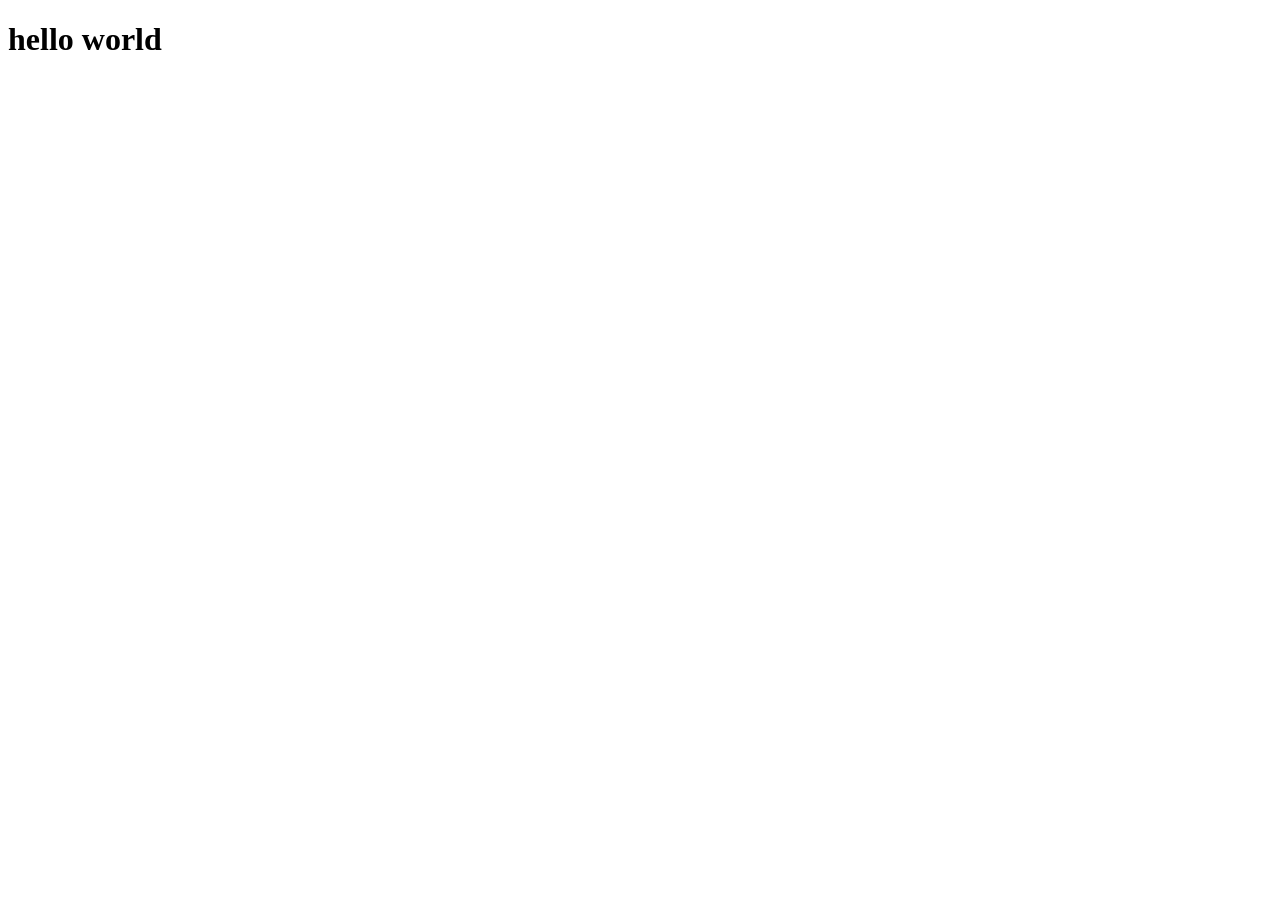
==== index.html @ 72d6830c "hello world" ====
<!DOCTYPE html>
<html lang="en">
    <head>
        <meta charset="UTF-8">
        <meta name="viewport" cont>
        <title>Document</title>
    </head>
</html>
<body>
    <h1>hello world</h1>
</body>
</html>
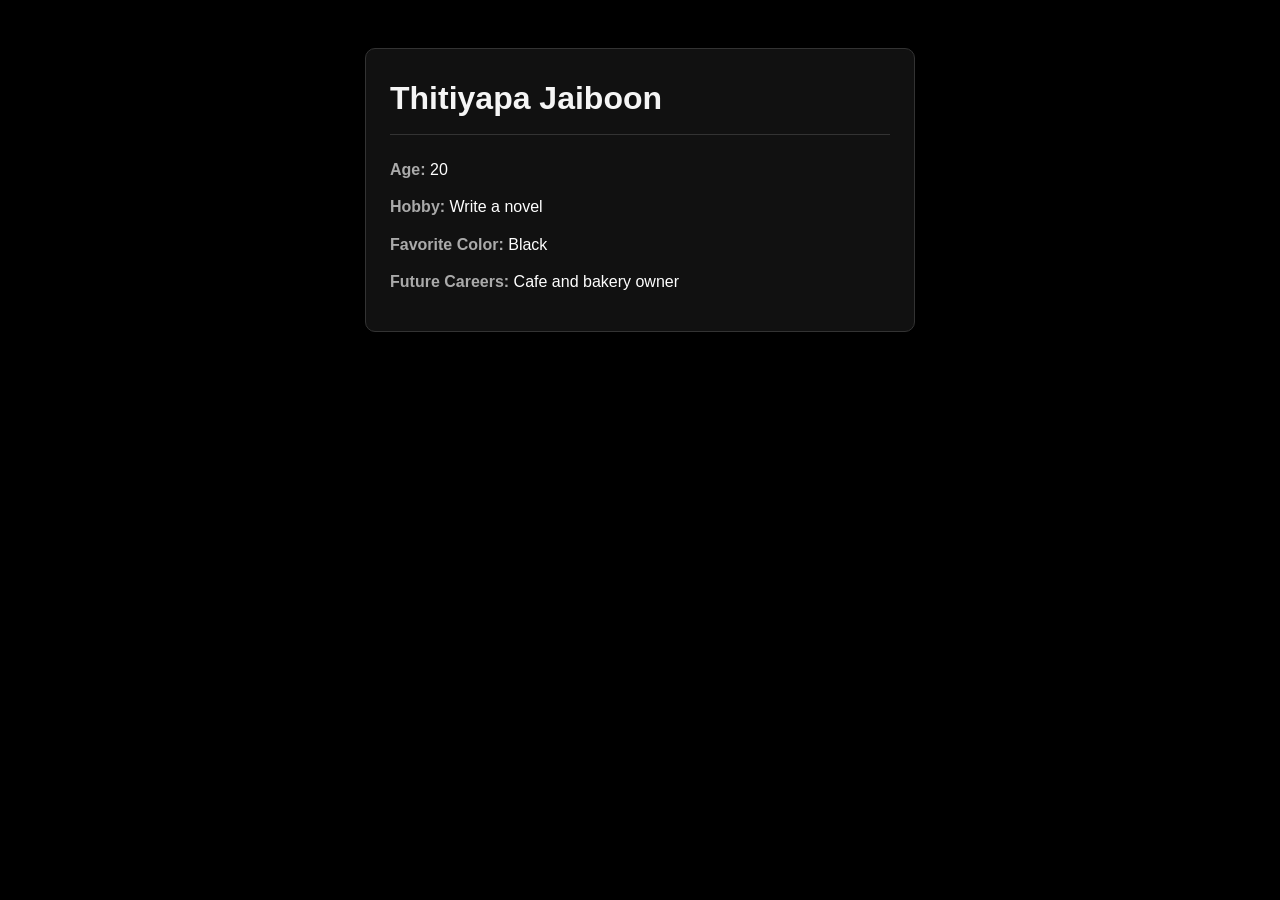
==== commit b39f6679: "Name:Thitiyapa Jaiboon age :20 hobby :Write a novel color :black Future Careers :Cafe and bakery own" ====
--- a/index.html
+++ b/index.html
@@ -1,12 +1,48 @@
 <!DOCTYPE html>
 <html lang="en">
-    <head>
-        <meta charset="UTF-8">
-        <meta name="viewport" cont>
-        <title>Document</title>
-    </head>
-</html>
+<head>
+    <meta charset="UTF-8">
+    <meta name="viewport" content="width=device-width, initial-scale=1.0">
+    <title>Thitiyapa Jaiboon - Profile</title>
+    <style>
+        body {
+            background-color: #000000;
+            color: #ffffff;
+            font-family: Arial, sans-serif;
+            line-height: 1.6;
+            padding: 40px;
+        }
+        .card {
+            max-width: 500px;
+            margin: auto;
+            border: 1px solid #333333;
+            border-radius: 10px;
+            padding: 24px;
+            background-color: #111111;
+        }
+        h1 {
+            margin-top: 0;
+            color: #f5f5f5;
+            border-bottom: 1px solid #333333;
+            padding-bottom: 10px;
+        }
+        p {
+            font-size: 16px;
+            margin: 12px 0;
+        }
+        .label {
+            color: #aaaaaa;
+            font-weight: bold;
+        }
+    </style>
+</head>
 <body>
-    <h1>hello world</h1>
+    <div class="card">
+        <h1>Thitiyapa Jaiboon</h1>
+        <p><span class="label">Age:</span> 20</p>
+        <p><span class="label">Hobby:</span> Write a novel</p>
+        <p><span class="label">Favorite Color:</span> Black</p>
+        <p><span class="label">Future Careers:</span> Cafe and bakery owner</p>
+    </div>
 </body>
 </html>
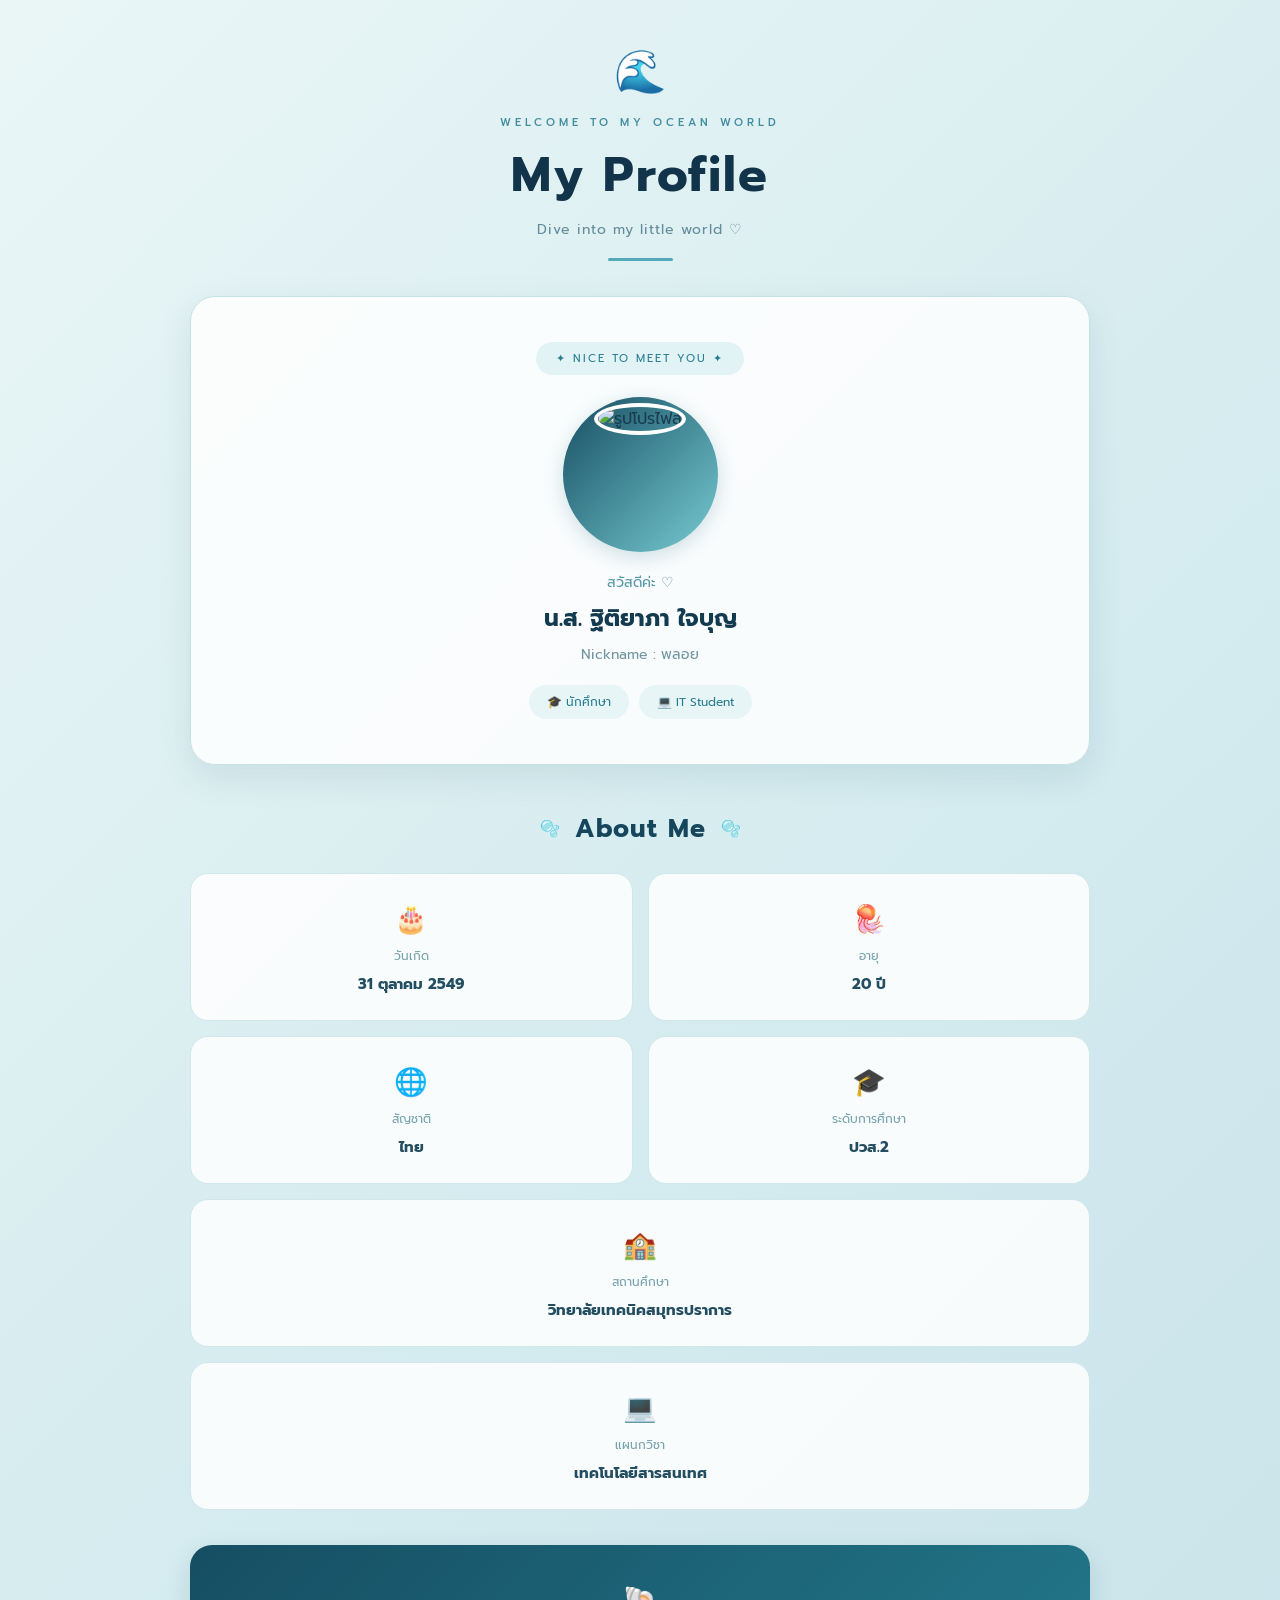
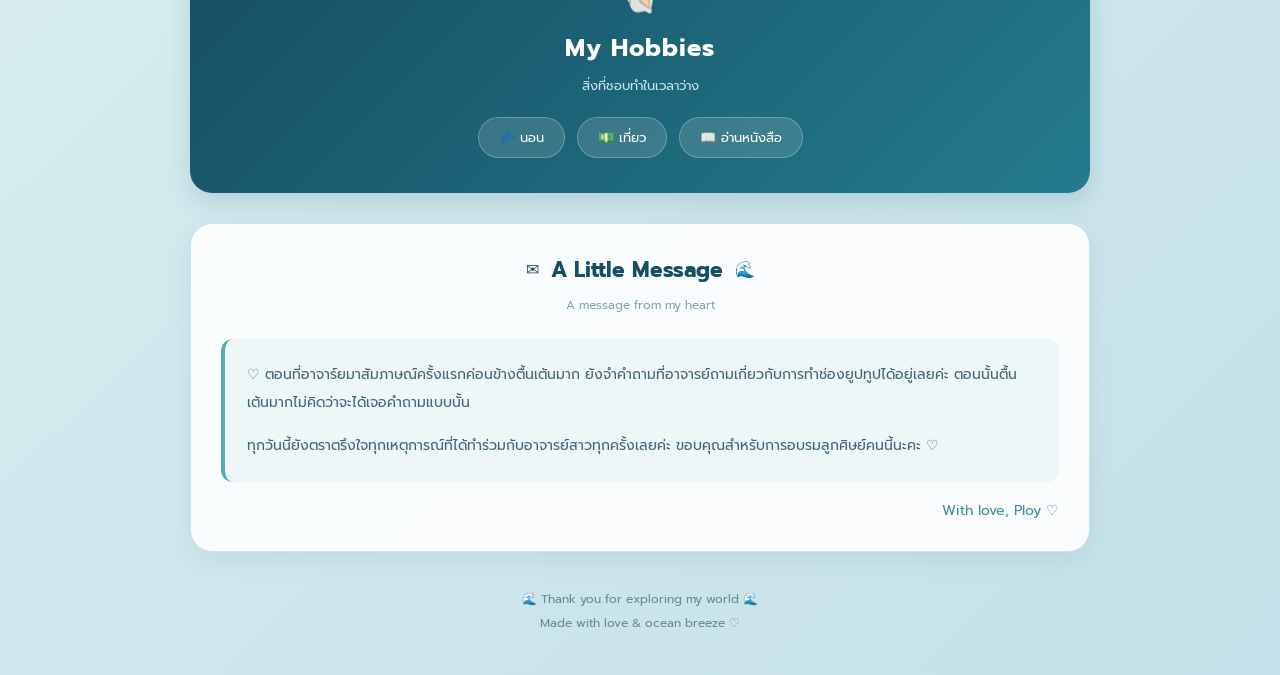
==== commit b6d5fc50: "ink" ====
--- a/index.html
+++ b/index.html
@@ -1,48 +1,150 @@
+
 <!DOCTYPE html>
-<html lang="en">
+<html lang="th">
 <head>
     <meta charset="UTF-8">
     <meta name="viewport" content="width=device-width, initial-scale=1.0">
-    <title>Thitiyapa Jaiboon - Profile</title>
-    <style>
-        body {
-            background-color: #000000;
-            color: #ffffff;
-            font-family: Arial, sans-serif;
-            line-height: 1.6;
-            padding: 40px;
-        }
-        .card {
-            max-width: 500px;
-            margin: auto;
-            border: 1px solid #333333;
-            border-radius: 10px;
-            padding: 24px;
-            background-color: #111111;
-        }
-        h1 {
-            margin-top: 0;
-            color: #f5f5f5;
-            border-bottom: 1px solid #333333;
-            padding-bottom: 10px;
-        }
-        p {
-            font-size: 16px;
-            margin: 12px 0;
-        }
-        .label {
-            color: #aaaaaa;
-            font-weight: bold;
-        }
-    </style>
+
+    <title>My Profile | Ploy Ocean</title>
+
+
+
+    <link rel="stylesheet" href="cssx.css">
 </head>
+
 <body>
-    <div class="card">
-        <h1>Thitiyapa Jaiboon</h1>
-        <p><span class="label">Age:</span> 20</p>
-        <p><span class="label">Hobby:</span> Write a novel</p>
-        <p><span class="label">Favorite Color:</span> Black</p>
-        <p><span class="label">Future Careers:</span> Cafe and bakery owner</p>
+
+<main class="wrapper">
+
+    <!-- Header -->
+    <header class="page-header">
+        <span class="flower">🌊</span>
+        <p class="mini-title">WELCOME TO MY OCEAN WORLD</p>
+        <h1>My Profile</h1>
+        <p class="subtitle">Dive into my little world ♡</p>
+        <span class="header-line"></span>
+    </header>
+
+    <!-- Profile -->
+    <section class="profile-card">
+
+        <span class="sticker">✦ NICE TO MEET YOU ✦</span>
+
+        <div class="profile-image">
+            <img src="profile.png" alt="รูปโปรไฟล์">
+        </div>
+
+        <p class="hello">สวัสดีค่ะ ♡</p>
+
+        <h2>น.ส. ฐิติยาภา ใจบุญ</h2>
+
+        <p class="nickname">Nickname : พลอย</p>
+
+        <div class="profile-tags">
+            <span>🎓 นักศึกษา</span>
+            <span>💻 IT Student</span>
+        </div>
+
+    </section>
+
+    <!-- About Me -->
+    <div class="section-heading">
+        <span>🫧</span>
+        <h2>About Me</h2>
+        <span>🫧</span>
     </div>
+
+    <section class="info-grid">
+
+        <div class="info-card">
+            <span class="icon">🎂</span>
+            <p class="label">วันเกิด</p>
+            <h3>31 ตุลาคม 2549</h3>
+        </div>
+
+        <div class="info-card">
+            <span class="icon">🪼</span>
+            <p class="label">อายุ</p>
+            <h3>20 ปี</h3>
+        </div>
+
+        <div class="info-card">
+            <span class="icon">🌐</span>
+            <p class="label">สัญชาติ</p>
+            <h3>ไทย</h3>
+        </div>
+
+        <div class="info-card">
+            <span class="icon">🎓</span>
+            <p class="label">ระดับการศึกษา</p>
+            <h3>ปวส.2</h3>
+        </div>
+
+        <div class="info-card wide-card">
+            <span class="icon">🏫</span>
+            <p class="label">สถานศึกษา</p>
+            <h3>วิทยาลัยเทคนิคสมุทรปราการ</h3>
+        </div>
+
+        <div class="info-card wide-card">
+            <span class="icon">💻</span>
+            <p class="label">แผนกวิชา</p>
+            <h3>เทคโนโลยีสารสนเทศ</h3>
+        </div>
+
+    </section>
+
+    <!-- Hobbies -->
+    <section class="hobby-card">
+        <span class="icon">🐚</span>
+        <h2>My Hobbies</h2>
+        <p>สิ่งที่ชอบทำในเวลาว่าง</p>
+
+        <div class="hobby-list">
+            <span>💤 นอน</span>
+            <span>💵 เที่ยว</span>
+            <span>📖 อ่านหนังสือ</span>
+        </div>
+    </section>
+
+    <!-- Message -->
+    <section class="letter-card">
+
+        <div class="letter-header">
+            <span>✉</span>
+            <h2>A Little Message</h2>
+            <span>🌊</span>
+        </div>
+
+        <p class="letter-subtitle">
+            A message from my heart
+        </p>
+
+        <div class="letter-content">
+            <p>
+                ♡ ตอนที่อาจาร์ยมาสัมภาษณ์ครั้งแรกค่อนข้างตื้นเต้นมาก 
+                ยังจำคำถามที่อาจารย์ถามเกี่ยวกับการทำช่องยูปทูปได้อยู่เลยค่ะ 
+                ตอนนั้นตื้นเต้นมากไม่คิดว่าจะได้เจอคำถามแบบนั้น
+            </p>
+
+            <p>
+                ทุกวันนี้ยังตราตรึงใจทุกเหตุการณ์ที่ได้ทำร่วมกับอาจารย์สาวทุกครั้งเลยค่ะ ขอบคุณสำหรับการอบรมลูกศิษย์คนนี้นะคะ ♡
+            </p>
+        </div>
+
+        <div class="letter-footer">
+            With love, Ploy ♡
+        </div>
+
+    </section>
+
+    <!-- Footer -->
+    <footer>
+        <p>🌊 Thank you for exploring my world 🌊</p>
+        <p>Made with love & ocean breeze ♡</p>
+    </footer>
+
+</main>
+
 </body>
-</html>+</html>
--- a/cssx.css
+++ b/cssx.css
@@ -0,0 +1,318 @@
+
+@import url('https://fonts.googleapis.com/css2?family=Prompt:wght@300;400;500;600;700&display=swap');
+
+* {
+    margin: 0;
+    padding: 0;
+    box-sizing: border-box;
+}
+
+body {
+    font-family: 'Prompt', sans-serif;
+    background: linear-gradient(135deg, #eaf6f6, #d4ebef, #c5e0e8);
+    color: #183b4e;
+    min-height: 100vh;
+    padding: 40px 20px;
+}
+
+.wrapper {
+    max-width: 900px;
+    margin: auto;
+}
+
+/* Header */
+.page-header {
+    text-align: center;
+    margin-bottom: 35px;
+}
+
+.flower {
+    font-size: 42px;
+    display: inline-block;
+    margin-bottom: 10px;
+}
+
+.mini-title {
+    color: #438da1;
+    font-size: 11px;
+    letter-spacing: 4px;
+    font-weight: 500;
+}
+
+.page-header h1 {
+    font-size: 48px;
+    color: #12344a;
+    letter-spacing: 2px;
+    margin: 8px 0;
+}
+
+.subtitle {
+    color: #648c9b;
+    font-size: 14px;
+    letter-spacing: 1px;
+}
+
+.header-line {
+    display: block;
+    width: 65px;
+    height: 3px;
+    background: #55a9b8;
+    margin: 18px auto;
+    border-radius: 10px;
+}
+
+/* Profile Card */
+.profile-card {
+    position: relative;
+    background: rgba(255,255,255,0.85);
+    border: 1px solid #c5e1e6;
+    border-radius: 25px;
+    padding: 45px 25px;
+    text-align: center;
+    box-shadow: 0 12px 35px rgba(23, 74, 95, 0.10);
+}
+
+.sticker {
+    display: inline-block;
+    background: #e1f3f4;
+    color: #287d91;
+    padding: 8px 20px;
+    border-radius: 30px;
+    font-size: 11px;
+    letter-spacing: 2px;
+    margin-bottom: 22px;
+}
+
+.profile-image {
+    width: 155px;
+    height: 155px;
+    margin: auto;
+    border-radius: 50%;
+    padding: 6px;
+    background: linear-gradient(135deg, #164e63, #77cbd1);
+    box-shadow: 0 5px 20px rgba(29, 103, 125, 0.2);
+}
+
+.profile-image img {
+    width: 100%;
+    height: 100%;
+    object-fit: cover;
+    border-radius: 50%;
+    border: 4px solid white;
+}
+
+.hello {
+    color: #5597a6;
+    margin-top: 20px;
+    font-size: 14px;
+}
+
+.profile-card h2 {
+    color: #123b50;
+    font-size: 23px;
+    margin: 8px 0;
+}
+
+.nickname {
+    color: #7196a2;
+    font-size: 14px;
+}
+
+.profile-tags {
+    display: flex;
+    justify-content: center;
+    flex-wrap: wrap;
+    gap: 10px;
+    margin-top: 20px;
+}
+
+.profile-tags span {
+    background: #e8f5f6;
+    color: #287d91;
+    padding: 8px 18px;
+    border-radius: 30px;
+    font-size: 12px;
+}
+
+/* Section Heading */
+.section-heading {
+    display: flex;
+    justify-content: center;
+    align-items: center;
+    gap: 15px;
+    margin: 45px 0 25px;
+}
+
+.section-heading h2 {
+    color: #16465b;
+    font-size: 25px;
+    letter-spacing: 1px;
+}
+
+/* Information Grid */
+.info-grid {
+    display: grid;
+    grid-template-columns: repeat(2, 1fr);
+    gap: 15px;
+}
+
+.info-card {
+    background: rgba(255,255,255,0.85);
+    padding: 25px 15px;
+    border-radius: 18px;
+    text-align: center;
+    border: 1px solid #d1e7ea;
+    transition: 0.3s;
+}
+
+.info-card:hover {
+    transform: translateY(-5px);
+    box-shadow: 0 10px 25px rgba(27, 89, 109, 0.12);
+    border-color: #77cbd1;
+}
+
+.wide-card {
+    grid-column: span 2;
+}
+
+.icon {
+    font-size: 27px;
+}
+
+.label {
+    color: #75a2ae;
+    font-size: 12px;
+    margin: 8px 0;
+}
+
+.info-card h3 {
+    font-size: 15px;
+    color: #234d60;
+}
+
+/* Hobbies */
+.hobby-card {
+    background: linear-gradient(135deg, #164e63, #247b8d);
+    color: white;
+    text-align: center;
+    padding: 35px 20px;
+    border-radius: 22px;
+    margin-top: 35px;
+    box-shadow: 0 10px 25px rgba(22, 78, 99, 0.15);
+}
+
+.hobby-card h2 {
+    margin: 10px 0;
+    letter-spacing: 1px;
+}
+
+.hobby-card p {
+    color: #c6e8ed;
+    font-size: 13px;
+}
+
+.hobby-list {
+    display: flex;
+    justify-content: center;
+    flex-wrap: wrap;
+    gap: 12px;
+    margin-top: 22px;
+}
+
+.hobby-list span {
+    background: rgba(255,255,255,0.13);
+    border: 1px solid rgba(255,255,255,0.25);
+    padding: 10px 20px;
+    border-radius: 30px;
+    font-size: 13px;
+}
+
+/* Letter */
+.letter-card {
+    background: rgba(255,255,255,0.9);
+    border-radius: 22px;
+    padding: 30px;
+    margin-top: 30px;
+    border: 1px solid #c9e3e8;
+    box-shadow: 0 8px 25px rgba(23, 74, 95, 0.08);
+}
+
+.letter-header {
+    display: flex;
+    justify-content: center;
+    align-items: center;
+    gap: 12px;
+    color: #164e63;
+}
+
+.letter-header h2 {
+    font-size: 21px;
+}
+
+.letter-subtitle {
+    text-align: center;
+    color: #7ba8b1;
+    font-size: 12px;
+    margin: 10px 0 25px;
+}
+
+.letter-content {
+    background: #edf7f8;
+    border-left: 4px solid #55a9b8;
+    padding: 22px;
+    border-radius: 12px;
+    color: #416777;
+    font-size: 14px;
+    line-height: 2;
+}
+
+.letter-content p + p {
+    margin-top: 15px;
+}
+
+.letter-footer {
+    text-align: right;
+    color: #438da1;
+    margin-top: 18px;
+    font-size: 14px;
+}
+
+/* Footer */
+footer {
+    text-align: center;
+    margin-top: 35px;
+    color: #628d9b;
+    font-size: 12px;
+    line-height: 2;
+}
+
+/* Responsive */
+@media (max-width: 600px) {
+    body {
+        padding: 25px 12px;
+    }
+
+    .page-header h1 {
+        font-size: 36px;
+    }
+
+    .info-grid {
+        grid-template-columns: 1fr;
+    }
+
+    .wide-card {
+        grid-column: span 1;
+    }
+
+    .profile-card {
+        padding: 35px 15px;
+    }
+
+    .profile-card h2 {
+        font-size: 19px;
+    }
+
+    .letter-card {
+        padding: 22px 16px;
+    }
+}
